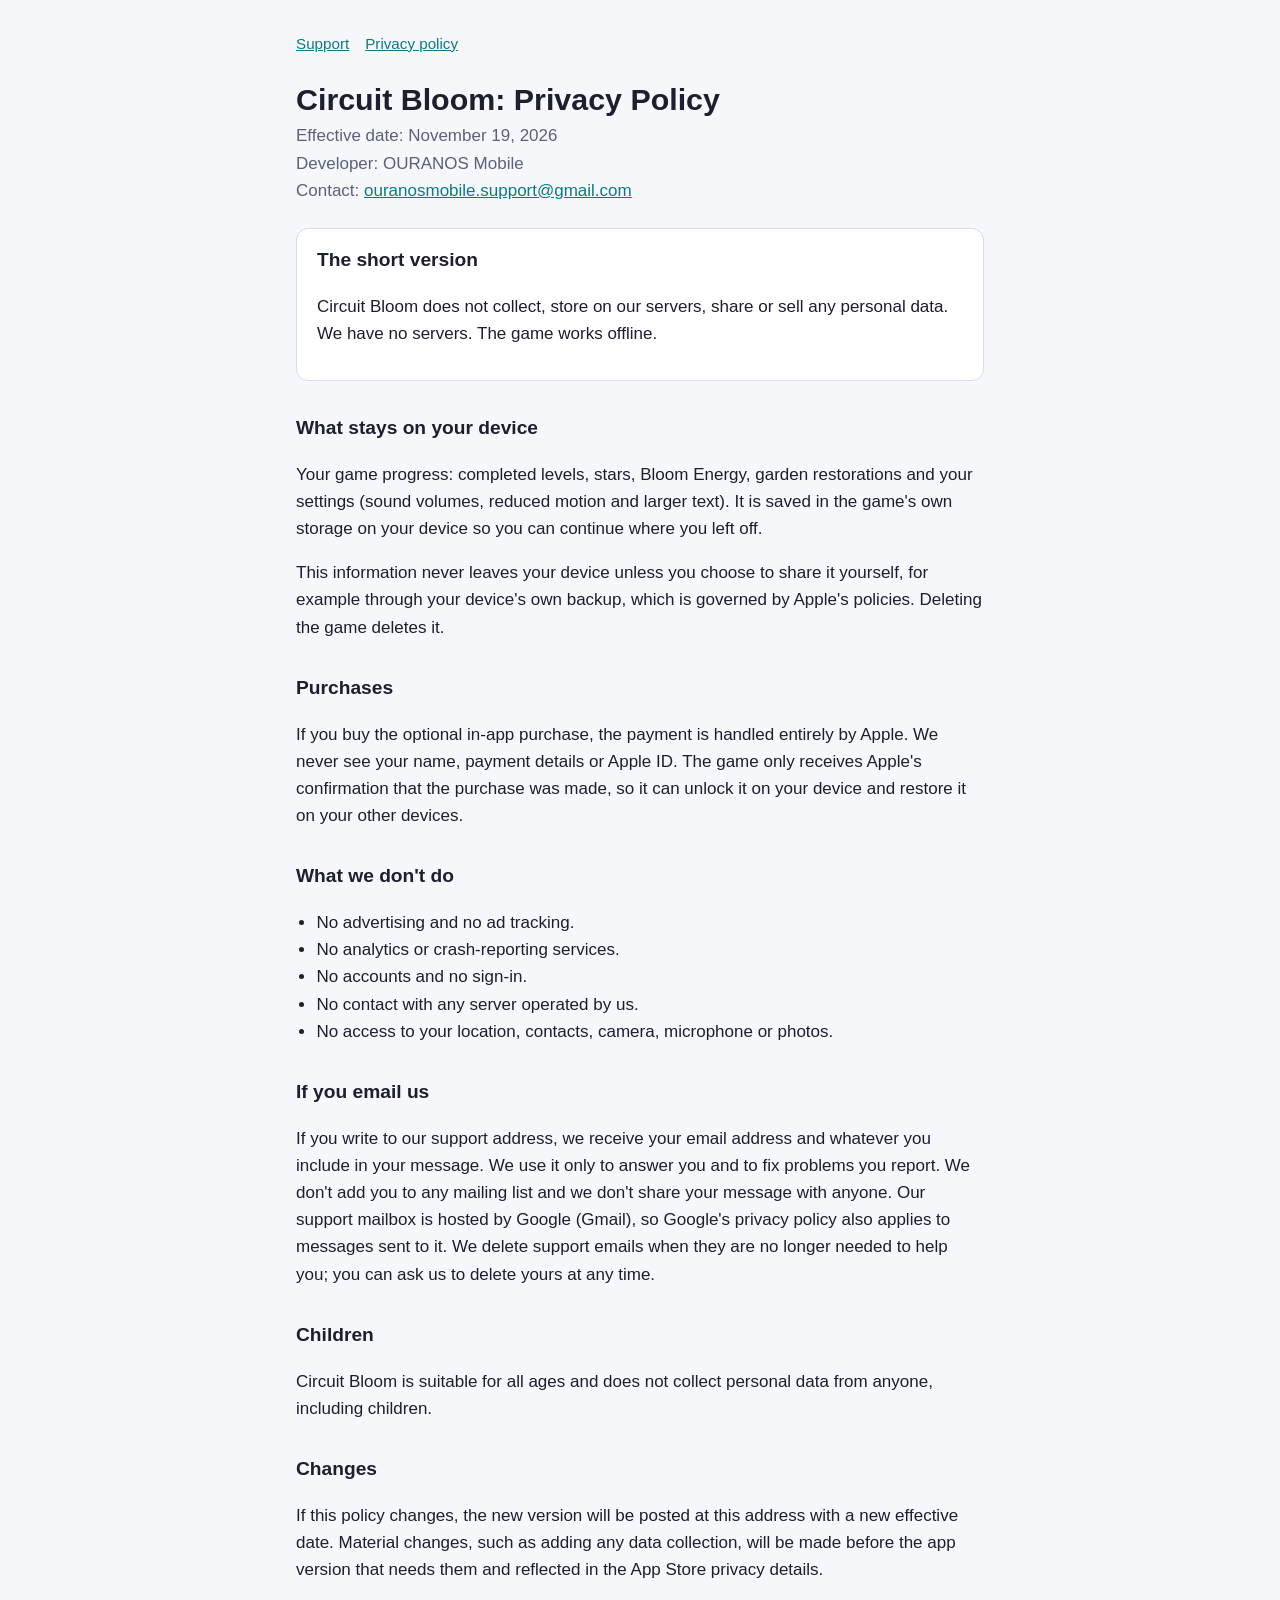
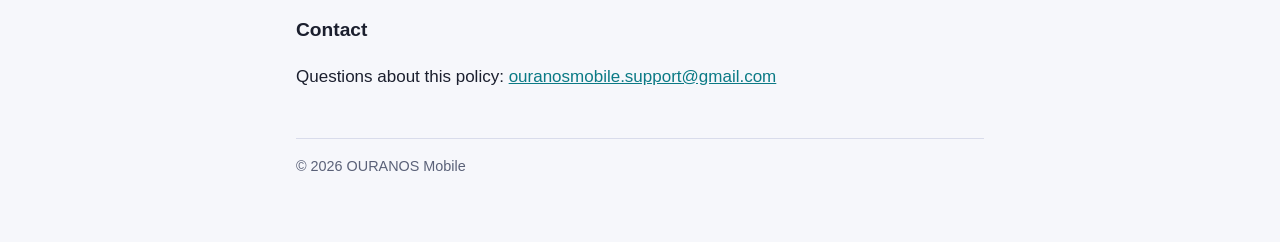
==== privacy.html @ 21e62504 "Circuit Bloom support and privacy pages" ====
<!doctype html>
<html lang="en">
<head>
<meta charset="utf-8">
<meta name="viewport" content="width=device-width, initial-scale=1">
<title>Circuit Bloom Privacy Policy</title>
<link rel="stylesheet" href="style.css">
</head>
<body>
<main>
<nav><a href="support.html">Support</a><a href="privacy.html">Privacy policy</a></nav>
<h1>Circuit Bloom: Privacy Policy</h1>
<p class="sub">Effective date: November 19, 2026<br>Developer: OURANOS Mobile<br>Contact: <a href="mailto:ouranosmobile.support@gmail.com">ouranosmobile.support@gmail.com</a></p>

<div class="card">
<h2 class="first">The short version</h2>
<p>Circuit Bloom does not collect, store on our servers, share or sell any personal data. We have no servers. The game works offline.</p>
</div>

<h2>What stays on your device</h2>
<p>Your game progress: completed levels, stars, Bloom Energy, garden restorations and your settings (sound volumes, reduced motion and larger text). It is saved in the game's own storage on your device so you can continue where you left off.</p>
<p>This information never leaves your device unless you choose to share it yourself, for example through your device's own backup, which is governed by Apple's policies. Deleting the game deletes it.</p>

<h2>Purchases</h2>
<p>If you buy the optional in-app purchase, the payment is handled entirely by Apple. We never see your name, payment details or Apple ID. The game only receives Apple's confirmation that the purchase was made, so it can unlock it on your device and restore it on your other devices.</p>

<h2>What we don't do</h2>
<ul>
<li>No advertising and no ad tracking.</li>
<li>No analytics or crash-reporting services.</li>
<li>No accounts and no sign-in.</li>
<li>No contact with any server operated by us.</li>
<li>No access to your location, contacts, camera, microphone or photos.</li>
</ul>

<h2>If you email us</h2>
<p>If you write to our support address, we receive your email address and whatever you include in your message. We use it only to answer you and to fix problems you report. We don't add you to any mailing list and we don't share your message with anyone. Our support mailbox is hosted by Google (Gmail), so Google's privacy policy also applies to messages sent to it. We delete support emails when they are no longer needed to help you; you can ask us to delete yours at any time.</p>

<h2>Children</h2>
<p>Circuit Bloom is suitable for all ages and does not collect personal data from anyone, including children.</p>

<h2>Changes</h2>
<p>If this policy changes, the new version will be posted at this address with a new effective date. Material changes, such as adding any data collection, will be made before the app version that needs them and reflected in the App Store privacy details.</p>

<h2>Contact</h2>
<p>Questions about this policy: <a href="mailto:ouranosmobile.support@gmail.com">ouranosmobile.support@gmail.com</a></p>

<footer>&copy; 2026 OURANOS Mobile</footer>
</main>
</body>
</html>
---- style.css ----
:root{--bg:#f6f7fb;--fg:#1b1f2e;--muted:#5a6178;--line:#d9dceb;--accent:#0b7a85;--card:#ffffff}
@media (prefers-color-scheme:dark){:root{--bg:#0b1020;--fg:#e6e9f5;--muted:#a3a9c2;--line:#262d47;--accent:#5fd3dc;--card:#121a33}}
*{box-sizing:border-box}
body{margin:0;background:var(--bg);color:var(--fg);font:17px/1.6 -apple-system,BlinkMacSystemFont,Segoe UI,Roboto,Helvetica,Arial,sans-serif}
main{max-width:720px;margin:0 auto;padding:32px 16px 64px}
h1{font-size:1.9rem;line-height:1.25;margin:0 0 4px}
h2{font-size:1.2rem;margin:32px 0 8px}
.sub{color:var(--muted);margin:0 0 24px}
.card{background:var(--card);border:1px solid var(--line);border-radius:12px;padding:16px 20px;margin:16px 0}
a{color:var(--accent)}
ul{padding-left:1.2em}
nav{display:flex;gap:16px;flex-wrap:wrap;margin-bottom:24px;font-size:.95rem}
footer{margin-top:48px;color:var(--muted);font-size:.9rem;border-top:1px solid var(--line);padding-top:16px}
.first{margin-top:0}
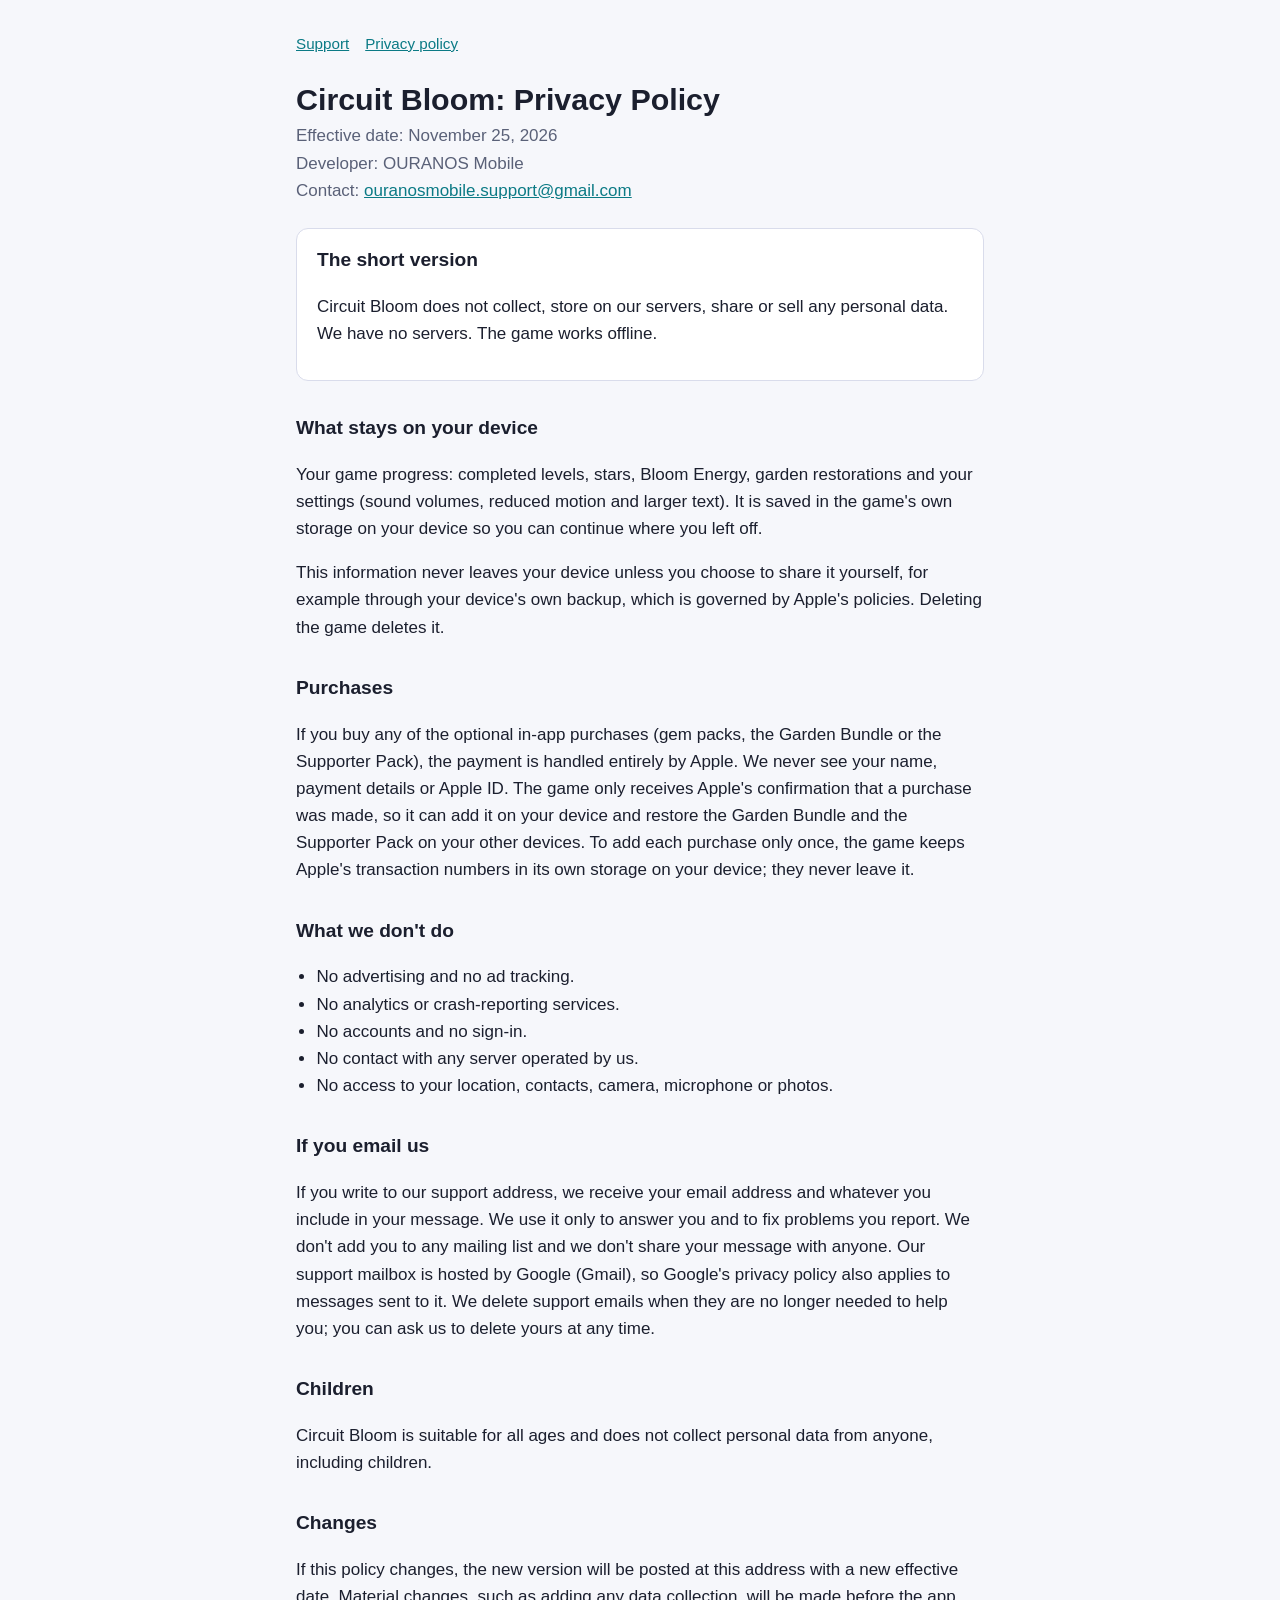
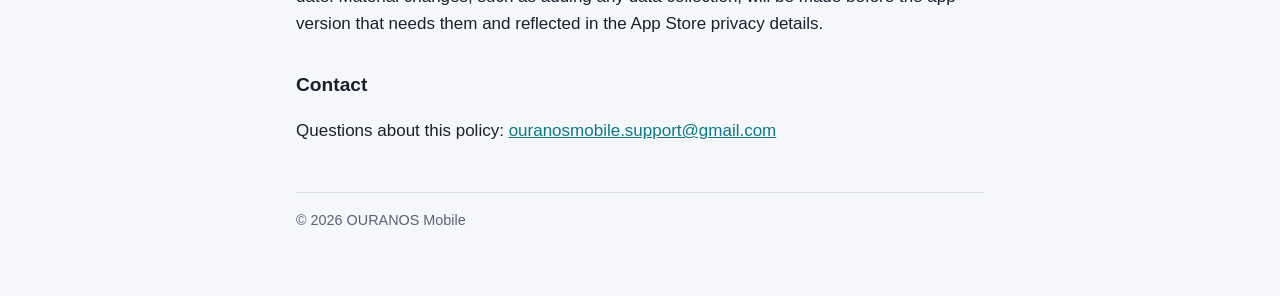
==== commit 07001009: "Update Circuit Bloom support and privacy pages" ====
--- a/privacy.html
+++ b/privacy.html
@@ -10,7 +10,7 @@
 <main>
 <nav><a href="support.html">Support</a><a href="privacy.html">Privacy policy</a></nav>
 <h1>Circuit Bloom: Privacy Policy</h1>
-<p class="sub">Effective date: November 19, 2026<br>Developer: OURANOS Mobile<br>Contact: <a href="mailto:ouranosmobile.support@gmail.com">ouranosmobile.support@gmail.com</a></p>
+<p class="sub">Effective date: November 25, 2026<br>Developer: OURANOS Mobile<br>Contact: <a href="mailto:ouranosmobile.support@gmail.com">ouranosmobile.support@gmail.com</a></p>
 
 <div class="card">
 <h2 class="first">The short version</h2>
@@ -22,7 +22,7 @@
 <p>This information never leaves your device unless you choose to share it yourself, for example through your device's own backup, which is governed by Apple's policies. Deleting the game deletes it.</p>
 
 <h2>Purchases</h2>
-<p>If you buy the optional in-app purchase, the payment is handled entirely by Apple. We never see your name, payment details or Apple ID. The game only receives Apple's confirmation that the purchase was made, so it can unlock it on your device and restore it on your other devices.</p>
+<p>If you buy any of the optional in-app purchases (gem packs, the Garden Bundle or the Supporter Pack), the payment is handled entirely by Apple. We never see your name, payment details or Apple ID. The game only receives Apple's confirmation that a purchase was made, so it can add it on your device and restore the Garden Bundle and the Supporter Pack on your other devices. To add each purchase only once, the game keeps Apple's transaction numbers in its own storage on your device; they never leave it.</p>
 
 <h2>What we don't do</h2>
 <ul>
